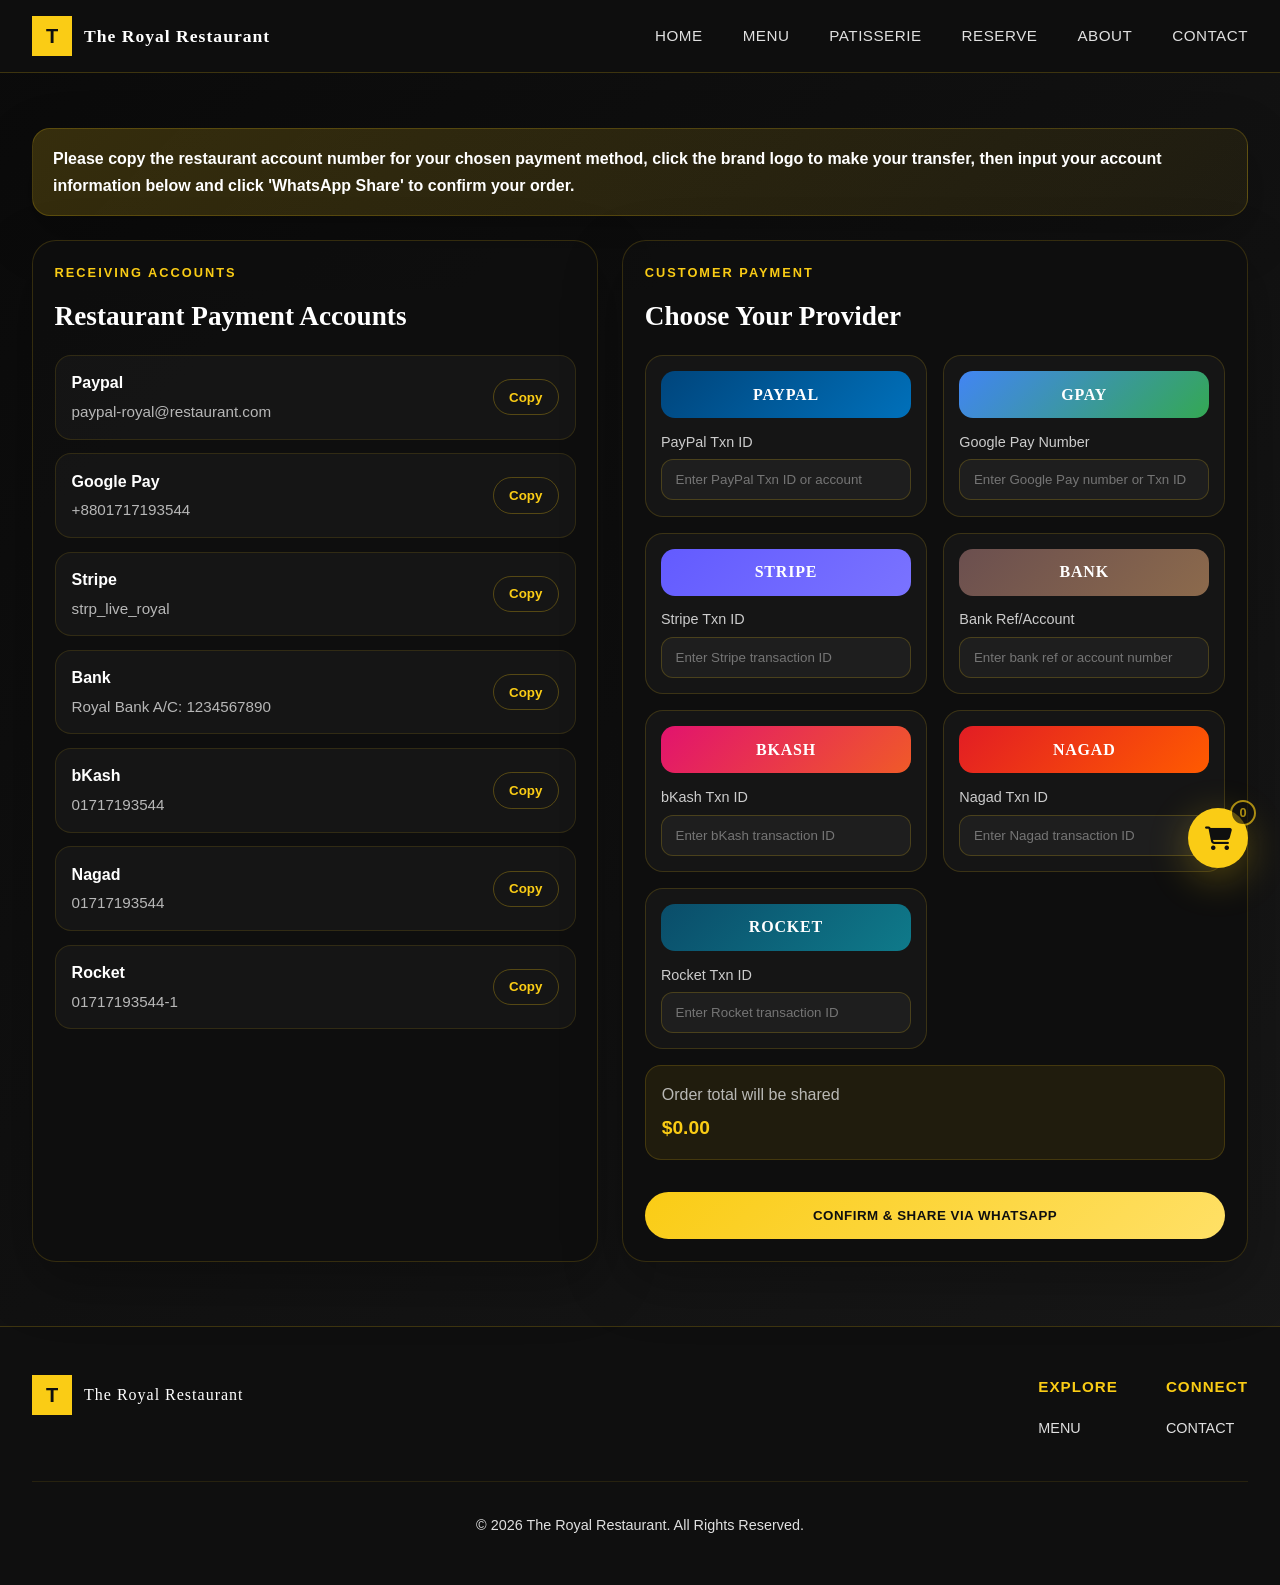
==== online-payment.html @ 1aecf75f "Add files via upload" ====
<!DOCTYPE html>
<html lang="en">
<head>
    <meta charset="UTF-8">
    <meta name="viewport" content="width=device-width, initial-scale=1.0">
    <title>The Royal Restaurant - Online Payment</title>
    <link rel="stylesheet" href="royal/css/style.css?v=3.5">
    <link rel="stylesheet" href="https://cdnjs.cloudflare.com/ajax/libs/font-awesome/6.4.0/css/all.min.css">
</head>
<body>
    <nav class="navbar">
        <div class="navbar-container">
            <div class="navbar-logo">
                <div class="logo-box">T</div>
                <span class="restaurant-name">The Royal Restaurant</span>
            </div>

            <div class="hamburger" id="hamburger">
                <span></span>
                <span></span>
                <span></span>
            </div>

            <ul class="nav-menu" id="nav-menu">
                <li><a href="index.html" class="nav-link">HOME</a></li>
                <li><a href="menu.html" class="nav-link">MENU</a></li>
                <li><a href="patisserie.html" class="nav-link">PATISSERIE</a></li>
                <li><a href="reserve.html" class="nav-link">RESERVE</a></li>
                <li><a href="about.html" class="nav-link">ABOUT</a></li>
                <li><a href="contact.html" class="nav-link">CONTACT</a></li>
            </ul>
        </div>
    </nav>

    <main class="online-payment-page">
        <section class="online-payment-shell">
            <div class="online-payment-banner">
                Please copy the restaurant account number for your chosen payment method, click the brand logo to make your transfer, then input your account information below and click 'WhatsApp Share' to confirm your order.
            </div>

            <div class="online-payment-grid">
                <div class="payment-card payment-receiving-card">
                    <div class="payment-section-heading">
                        <p class="checkout-eyebrow">RECEIVING ACCOUNTS</p>
                        <h2>Restaurant Payment Accounts</h2>
                    </div>

                    <div class="account-list">
                        <div class="account-row">
                            <div>
                                <strong>Paypal</strong>
                                <p>paypal-royal@restaurant.com</p>
                            </div>
                            <button type="button" class="copy-account-btn" data-copy="paypal-royal@restaurant.com">Copy</button>
                        </div>
                        <div class="account-row">
                            <div>
                                <strong>Google Pay</strong>
                                <p>+8801717193544</p>
                            </div>
                            <button type="button" class="copy-account-btn" data-copy="+8801717193544">Copy</button>
                        </div>
                        <div class="account-row">
                            <div>
                                <strong>Stripe</strong>
                                <p>strp_live_royal</p>
                            </div>
                            <button type="button" class="copy-account-btn" data-copy="strp_live_royal">Copy</button>
                        </div>
                        <div class="account-row">
                            <div>
                                <strong>Bank</strong>
                                <p>Royal Bank A/C: 1234567890</p>
                            </div>
                            <button type="button" class="copy-account-btn" data-copy="Royal Bank A/C: 1234567890">Copy</button>
                        </div>
                        <div class="account-row">
                            <div>
                                <strong>bKash</strong>
                                <p>01717193544</p>
                            </div>
                            <button type="button" class="copy-account-btn" data-copy="01717193544">Copy</button>
                        </div>
                        <div class="account-row">
                            <div>
                                <strong>Nagad</strong>
                                <p>01717193544</p>
                            </div>
                            <button type="button" class="copy-account-btn" data-copy="01717193544">Copy</button>
                        </div>
                        <div class="account-row">
                            <div>
                                <strong>Rocket</strong>
                                <p>01717193544-1</p>
                            </div>
                            <button type="button" class="copy-account-btn" data-copy="01717193544-1">Copy</button>
                        </div>
                    </div>
                </div>

                <div class="payment-card payment-customer-card">
                    <div class="payment-section-heading">
                        <p class="checkout-eyebrow">CUSTOMER PAYMENT</p>
                        <h2>Choose Your Provider</h2>
                    </div>

                    <div class="provider-grid">
                        <div class="provider-item" data-url="https://paypal.com" data-provider="PayPal">
                            <button type="button" class="provider-button provider-paypal" data-url="https://paypal.com" data-provider="PayPal">
                                <span class="provider-logo">PayPal</span>
                            </button>
                            <label class="provider-input-wrap">
                                <span>PayPal Txn ID</span>
                                <input type="text" class="provider-input" data-provider="PayPal" placeholder="Enter PayPal Txn ID or account">
                            </label>
                        </div>

                        <div class="provider-item" data-url="https://google.com" data-provider="Google Pay">
                            <button type="button" class="provider-button provider-google" data-url="https://google.com" data-provider="Google Pay">
                                <span class="provider-logo">GPay</span>
                            </button>
                            <label class="provider-input-wrap">
                                <span>Google Pay Number</span>
                                <input type="text" class="provider-input" data-provider="Google Pay" placeholder="Enter Google Pay number or Txn ID">
                            </label>
                        </div>

                        <div class="provider-item" data-url="https://stripe.com" data-provider="Stripe">
                            <button type="button" class="provider-button provider-stripe" data-url="https://stripe.com" data-provider="Stripe">
                                <span class="provider-logo">Stripe</span>
                            </button>
                            <label class="provider-input-wrap">
                                <span>Stripe Txn ID</span>
                                <input type="text" class="provider-input" data-provider="Stripe" placeholder="Enter Stripe transaction ID">
                            </label>
                        </div>

                        <div class="provider-item" data-url="https://centralbank.org.bd" data-provider="Bank Transfer">
                            <button type="button" class="provider-button provider-bank" data-url="https://centralbank.org.bd" data-provider="Bank Transfer">
                                <span class="provider-logo">Bank</span>
                            </button>
                            <label class="provider-input-wrap">
                                <span>Bank Ref/Account</span>
                                <input type="text" class="provider-input" data-provider="Bank Transfer" placeholder="Enter bank ref or account number">
                            </label>
                        </div>

                        <div class="provider-item" data-url="https://bkash.com" data-provider="bKash">
                            <button type="button" class="provider-button provider-bkash" data-url="https://bkash.com" data-provider="bKash">
                                <span class="provider-logo">bKash</span>
                            </button>
                            <label class="provider-input-wrap">
                                <span>bKash Txn ID</span>
                                <input type="text" class="provider-input" data-provider="bKash" placeholder="Enter bKash transaction ID">
                            </label>
                        </div>

                        <div class="provider-item" data-url="https://nagad.com.bd" data-provider="Nagad">
                            <button type="button" class="provider-button provider-nagad" data-url="https://nagad.com.bd" data-provider="Nagad">
                                <span class="provider-logo">Nagad</span>
                            </button>
                            <label class="provider-input-wrap">
                                <span>Nagad Txn ID</span>
                                <input type="text" class="provider-input" data-provider="Nagad" placeholder="Enter Nagad transaction ID">
                            </label>
                        </div>

                        <div class="provider-item" data-url="https://dutchbanglabank.com" data-provider="Rocket">
                            <button type="button" class="provider-button provider-rocket" data-url="https://dutchbanglabank.com" data-provider="Rocket">
                                <span class="provider-logo">Rocket</span>
                            </button>
                            <label class="provider-input-wrap">
                                <span>Rocket Txn ID</span>
                                <input type="text" class="provider-input" data-provider="Rocket" placeholder="Enter Rocket transaction ID">
                            </label>
                        </div>
                    </div>

                    <div class="online-payment-summary" id="online-payment-summary"></div>
                    <button type="button" class="checkout-btn online-payment-btn" id="confirm-online-payment-btn">CONFIRM & SHARE VIA WHATSAPP</button>
                </div>
            </div>
        </section>
    </main>

    <div class="shopping-cart" id="shopping-cart">
        <i class="fas fa-shopping-cart"></i>
        <span class="cart-badge" id="cart-badge">0</span>
    </div>

    <footer class="footer">
        <div class="footer-container">
            <div class="footer-left">
                <div class="footer-logo">
                    <div class="footer-logo-box">T</div>
                    <span class="footer-restaurant-name">The Royal Restaurant</span>
                </div>
            </div>
            <div class="footer-right">
                <div class="footer-section">
                    <h4>EXPLORE</h4>
                    <ul>
                        <li><a href="menu.html">MENU</a></li>
                    </ul>
                </div>
                <div class="footer-section">
                    <h4>CONNECT</h4>
                    <ul>
                        <li><a href="contact.html">CONTACT</a></li>
                    </ul>
                </div>
            </div>
        </div>
        <div class="footer-bottom">
            <p>&copy; 2026 The Royal Restaurant. All Rights Reserved.</p>
        </div>
    </footer>

    <script src="royal/js/main.js?v=3.5"></script>
</body>
</html>
---- royal/css/style.css ----
/* ========================================
   THE ROYAL RESTAURANT - STYLESHEET
   Dark Luxury Theme with Gold Accents
   ======================================== */

/* ========================================
   1. GLOBAL STYLES & VARIABLES
   ======================================== */

* {
    margin: 0;
    padding: 0;
    box-sizing: border-box;
}

:root {
    /* Color Variables */
    --gold: #facc15;
    --dark-bg: #0f0f0f;
    --dark-secondary: #1a1a1a;
    --dark-tertiary: #2a2a2a;
    --text-light: #e0e0e0;
    --text-white: #ffffff;
    --accent: #facc15;
    
    /* Font Variables */
    --font-main: 'Segoe UI', Tahoma, Geneva, Verdana, sans-serif;
    --font-luxury: 'Georgia', serif;
    
    /* Transitions */
    --transition: all 0.3s ease-in-out;
}

html {
    scroll-behavior: smooth;
}

body {
    font-family: var(--font-main);
    background-color: var(--dark-bg);
    color: var(--text-light);
    line-height: 1.6;
    overflow-x: hidden;
}

/* ========================================
   2. NAVIGATION BAR
   ======================================== */

.navbar {
    position: fixed;
    top: 0;
    width: 100%;
    background-color: rgba(15, 15, 15, 0.95);
    backdrop-filter: blur(10px);
    z-index: 1000;
    border-bottom: 1px solid rgba(250, 204, 21, 0.2);
    padding: 1rem 0;
    transition: var(--transition);
}

.navbar-container {
    display: flex;
    justify-content: space-between;
    align-items: center;
    max-width: 1400px;
    margin: 0 auto;
    padding: 0 2rem;
}

/* Logo Section */
.navbar-logo {
    display: flex;
    align-items: center;
    gap: 0.75rem;
    font-size: 1.5rem;
    font-weight: bold;
    cursor: pointer;
}

.logo-box {
    width: 40px;
    height: 40px;
    background-color: var(--gold);
    color: var(--dark-bg);
    display: flex;
    align-items: center;
    justify-content: center;
    font-weight: bold;
    font-size: 1.25rem;
    border: 2px solid var(--gold);
}

.restaurant-name {
    color: var(--text-white);
    font-family: var(--font-luxury);
    font-size: 1.1rem;
    letter-spacing: 1px;
}

/* Navigation Menu */
.nav-menu {
    display: flex;
    list-style: none;
    gap: 2.5rem;
    align-items: center;
}

.nav-link {
    color: var(--text-light);
    text-decoration: none;
    font-size: 0.95rem;
    font-weight: 500;
    letter-spacing: 0.5px;
    transition: var(--transition);
    position: relative;
}

.nav-link:hover {
    color: var(--gold);
}

.nav-link::after {
    content: '';
    position: absolute;
    bottom: -5px;
    left: 0;
    width: 0;
    height: 2px;
    background-color: var(--gold);
    transition: width 0.3s ease-in-out;
}

.nav-link:hover::after {
    width: 100%;
}

/* Hamburger Menu (Mobile Only) */
.hamburger {
    display: none;
    flex-direction: column;
    cursor: pointer;
    gap: 6px;
}

.hamburger span {
    width: 25px;
    height: 3px;
    background-color: var(--gold);
    transition: var(--transition);
    border-radius: 2px;
}

.hamburger.active span:nth-child(1) {
    transform: rotate(45deg) translate(10px, 10px);
}

.hamburger.active span:nth-child(2) {
    opacity: 0;
}

.hamburger.active span:nth-child(3) {
    transform: rotate(-45deg) translate(8px, -8px);
}

/* ========================================
   3. HERO SECTION
   ======================================== */

.hero {
    position: relative;
    height: 100vh;
    display: flex;
    align-items: center;
    justify-content: center;
    background-image: linear-gradient(rgba(0,0,0,0.25), rgba(0,0,0,0.25)), url('../pictures/l-k.jpg');
    background-size: cover;
    background-position: center;
    background-attachment: fixed;
    margin-top: 60px;
    overflow: hidden;
}

.hero-overlay {
    position: absolute;
    top: 0;
    left: 0;
    width: 100%;
    height: 100%;
    background: linear-gradient(135deg, rgba(15, 15, 15, 0.7) 0%, rgba(15, 15, 15, 0.5) 100%);
    z-index: 1;
}

.hero-content {
    position: relative;
    z-index: 2;
    text-align: center;
    color: var(--text-white);
    animation: fadeInUp 1s ease-in-out;
}

@keyframes fadeInUp {
    from {
        opacity: 0;
        transform: translateY(30px);
    }
    to {
        opacity: 1;
        transform: translateY(0);
    }
}

.hero-subtitle {
    font-size: 0.95rem;
    letter-spacing: 2px;
    margin-bottom: 1rem;
    color: var(--gold);
    text-transform: uppercase;
    font-weight: 600;
}

.hero-welcome {
    font-size: 1.25rem;
    margin-bottom: 0.5rem;
    color: var(--text-light);
}

.hero-title {
    font-size: 4rem;
    font-family: var(--font-luxury);
    margin-bottom: 2rem;
    color: var(--gold);
    font-weight: 700;
    letter-spacing: 2px;
    min-height: 4.5rem;
}

/* Typewriter Animation */
.hero-title::after {
    content: '|';
    animation: blink 0.7s infinite;
    margin-left: 5px;
}

@keyframes blink {
    0%, 49% {
        opacity: 1;
    }
    50%, 100% {
        opacity: 0;
    }
}

/* Action Buttons */
.hero-buttons {
    display: flex;
    justify-content: center;
    gap: 2rem;
    flex-wrap: wrap;
    margin-top: 3rem;
}

.btn {
    padding: 1rem 2.5rem;
    font-size: 1rem;
    font-weight: 600;
    letter-spacing: 1px;
    border: none;
    cursor: pointer;
    transition: var(--transition);
    text-transform: uppercase;
    border-radius: 2px;
}

.btn-primary {
    background-color: var(--gold);
    color: var(--dark-bg);
}

.btn-primary:hover {
    background-color: #f3c900;
    transform: translateY(-3px);
    box-shadow: 0 10px 30px rgba(250, 204, 21, 0.3);
}

.btn-outline {
    background-color: transparent;
    color: var(--gold);
    border: 2px solid var(--gold);
}

.btn-outline:hover {
    background-color: var(--gold);
    color: var(--dark-bg);
    transform: translateY(-3px);
}

/* ========================================
   4. FEATURED SECTION
   ======================================== */

.featured {
    background-color: var(--dark-secondary);
    padding: 5rem 2rem;
    min-height: 100vh;
    display: flex;
    align-items: center;
    justify-content: center;
}

.featured-container {
    display: grid;
    grid-template-columns: 1fr 1fr;
    gap: 3rem;
    max-width: 1200px;
    width: 100%;
}

.featured-card {
    background-color: var(--dark-tertiary);
    border: 1px solid rgba(250, 204, 21, 0.1);
    border-radius: 8px;
    overflow: hidden;
    transition: var(--transition);
    display: flex;
    flex-direction: column;
}

.featured-card:hover {
    border-color: rgba(250, 204, 21, 0.3);
    box-shadow: 0 10px 40px rgba(250, 204, 21, 0.1);
    transform: translateY(-5px);
}

.card-tag {
    background: linear-gradient(135deg, rgba(250, 204, 21, 0.1) 0%, rgba(250, 204, 21, 0.05) 100%);
    color: var(--gold);
    padding: 0.5rem 1rem;
    font-size: 0.75rem;
    font-weight: 700;
    letter-spacing: 1px;
    text-transform: uppercase;
    border-bottom: 1px solid rgba(250, 204, 21, 0.2);
}

.card-title {
    font-family: var(--font-luxury);
    padding: 1.5rem 1.5rem 0;
    font-size: 1.75rem;
    color: var(--text-white);
    margin-bottom: 1.5rem;
}

/* Image Slider */
.image-slider {
    position: relative;
    width: 100%;
    padding-bottom: 75%;
    height: 0;
    overflow: hidden;
    background-color: var(--dark-bg);
}

.slider-image {
    position: absolute;
    top: 0;
    left: 0;
    width: 100%;
    height: 100%;
    background-size: cover;
    background-position: center;
    opacity: 0;
    transition: opacity 0.8s ease-in-out;
}

.slider-image.active {
    opacity: 1;
}

/* Slider Dots/Indicators */
.slider-dots {
    display: flex;
    justify-content: center;
    gap: 0.5rem;
    padding: 1.5rem;
    background-color: var(--dark-tertiary);
}

.dot {
    width: 10px;
    height: 10px;
    border-radius: 50%;
    background-color: rgba(250, 204, 21, 0.3);
    cursor: pointer;
    transition: var(--transition);
}

.dot.active {
    background-color: var(--gold);
    width: 30px;
    border-radius: 5px;
}

/* ========================================
   5. FOOD GRID & CARD STYLING
   ======================================== */

.food-page {
    background-color: var(--dark-bg);
    padding: 5rem 2rem;
}

.food-page .section-heading {
    display: flex;
    justify-content: space-between;
    align-items: flex-start;
    gap: 2rem;
    max-width: 1200px;
    margin: 0 auto 2.5rem;
    flex-wrap: wrap;
}

.food-page .section-label {
    color: var(--gold);
    font-size: 0.85rem;
    letter-spacing: 1.5px;
    text-transform: uppercase;
    font-weight: 700;
    margin-bottom: 0.75rem;
}

.food-page h2 {
    font-family: var(--font-luxury);
    color: var(--text-white);
    font-size: 2.7rem;
    margin-bottom: 0.75rem;
}

.food-page .section-description {
    color: var(--text-light);
    max-width: 620px;
    line-height: 1.8;
    font-size: 1rem;
}

.filter-bar {
    display: flex;
    flex-wrap: wrap;
    gap: 0.75rem;
    justify-content: flex-end;
    align-items: center;
}

.filter-btn {
    border: 1px solid rgba(250, 204, 21, 0.35);
    background-color: transparent;
    color: var(--text-light);
    padding: 0.85rem 1.25rem;
    border-radius: 30px;
    font-size: 0.85rem;
    font-weight: 700;
    letter-spacing: 0.8px;
    cursor: pointer;
    transition: var(--transition);
}

.filter-btn:hover,
.filter-btn.active {
    background-color: rgba(250, 204, 21, 0.15);
    color: var(--gold);
    border-color: var(--gold);
}

.food-grid {
    display: grid;
    grid-template-columns: repeat(3, minmax(0, 1fr));
    gap: 1.75rem;
    max-width: 1200px;
    margin: 0 auto;
}

.food-card {
    background-color: #0b1329;
    border: 1px solid rgba(250, 204, 21, 0.12);
    border-radius: 16px;
    overflow: hidden;
    display: flex;
    flex-direction: column;
    min-height: 100%;
    box-shadow: 0 18px 55px rgba(0, 0, 0, 0.28);
    transition: transform 0.35s ease, box-shadow 0.35s ease;
}

.food-card:hover {
    transform: translateY(-8px);
    box-shadow: 0 26px 70px rgba(0, 0, 0, 0.36);
}

.food-card-image {
    width: 100%;
    min-height: 240px;
    background-size: cover;
    background-position: center;
    transition: transform 0.5s ease;
}

.food-card:hover .food-card-image {
    transform: scale(1.05);
}

.food-card-content {
    display: flex;
    flex-direction: column;
    gap: 1rem;
    padding: 1.75rem;
    flex: 1;
}

.food-card-title-row {
    display: flex;
    justify-content: space-between;
    align-items: flex-start;
    gap: 1rem;
}

.food-card-title {
    font-family: var(--font-luxury);
    color: var(--text-white);
    font-size: 1.15rem;
    line-height: 1.3;
    flex: 1;
}

.food-card-price {
    color: var(--gold);
    font-weight: 700;
    white-space: nowrap;
    font-size: 1rem;
}

.food-card-description {
    color: rgba(224, 224, 224, 0.85);
    font-size: 0.95rem;
    line-height: 1.75;
}

.food-tags {
    display: flex;
    flex-wrap: wrap;
    gap: 0.5rem;
}

.food-tag {
    padding: 0.45rem 0.75rem;
    border-radius: 999px;
    background-color: rgba(250, 204, 21, 0.12);
    color: var(--gold);
    font-size: 0.75rem;
    font-weight: 700;
    letter-spacing: 0.5px;
    text-transform: uppercase;
}

.card-actions {
    margin-top: auto;
}

.btn-add {
    width: 100%;
    padding: 0.95rem 1.25rem;
    font-size: 0.95rem;
    border-radius: 12px;
    border: none;
    background-color: var(--gold);
    color: var(--dark-bg);
    font-weight: 800;
    cursor: pointer;
    transition: transform 0.3s ease, filter 0.3s ease;
}

.btn-add:hover {
    transform: translateY(-2px);
    filter: brightness(1.05);
}

/* ========================================
   5. SHOPPING CART (FIXED TROLLEY)
   ======================================== */

.shopping-cart {
    position: fixed;
    bottom: 2rem;
    right: 2rem;
    width: 60px;
    height: 60px;
    background-color: var(--gold);
    color: var(--dark-bg);
    border-radius: 50%;
    display: flex;
    align-items: center;
    justify-content: center;
    font-size: 1.5rem;
    cursor: pointer;
    transition: var(--transition);
    z-index: 999;
    box-shadow: 0 10px 40px rgba(250, 204, 21, 0.3);
}

.shopping-cart:hover {
    transform: scale(1.1);
    box-shadow: 0 15px 50px rgba(250, 204, 21, 0.5);
}

.cart-badge {
    position: absolute;
    top: -8px;
    right: -8px;
    background-color: var(--dark-bg);
    color: var(--gold);
    width: 26px;
    height: 26px;
    border-radius: 50%;
    display: flex;
    align-items: center;
    justify-content: center;
    font-size: 0.8rem;
    font-weight: bold;
    border: 2px solid var(--gold);
    transition: transform 0.2s ease, opacity 0.2s ease;
}

.cart-badge.update {
    transform: scale(1.1);
}

.cart-drawer-overlay {
    position: fixed;
    inset: 0;
    background: rgba(0, 0, 0, 0.75);
    opacity: 0;
    visibility: hidden;
    transition: opacity 0.3s ease, visibility 0.3s ease;
    z-index: 1100;
    display: flex;
    justify-content: flex-end;
}

.cart-drawer-overlay.open {
    opacity: 1;
    visibility: visible;
}

.cart-drawer {
    width: 420px;
    max-width: 100%;
    height: 100%;
    background: linear-gradient(180deg, #0b1329 0%, #131a39 100%);
    box-shadow: -20px 0 80px rgba(0, 0, 0, 0.45);
    transform: translateX(100%);
    transition: transform 0.35s ease;
    display: flex;
    flex-direction: column;
    padding: 2rem;
}

.cart-drawer.open {
    transform: translateX(0);
}

.cart-drawer-header {
    display: flex;
    justify-content: space-between;
    align-items: flex-start;
    gap: 1rem;
    margin-bottom: 1.5rem;
}

.drawer-title {
    font-size: 1.5rem;
    color: var(--text-white);
    letter-spacing: 1px;
    margin-bottom: 0.25rem;
}

.drawer-subtitle {
    color: rgba(224, 224, 224, 0.7);
    font-size: 0.9rem;
    line-height: 1.5;
}

.drawer-close {
    border: none;
    background: transparent;
    color: var(--text-light);
    font-size: 1.75rem;
    cursor: pointer;
    line-height: 1;
}

.cart-drawer-body {
    flex: 1;
    overflow-y: auto;
    padding-right: 0.5rem;
}

.cart-items {
    display: flex;
    flex-direction: column;
    gap: 1rem;
}

.cart-empty {
    color: rgba(224, 224, 224, 0.75);
    text-align: center;
    margin-top: 3rem;
    line-height: 1.8;
}

.cart-item {
    display: flex;
    gap: 1rem;
    align-items: flex-start;
    padding-bottom: 1.25rem;
    border-bottom: 1px solid rgba(250, 204, 21, 0.12);
}

.cart-item-image {
    width: 90px;
    min-width: 90px;
    height: 90px;
    border-radius: 18px;
    background-size: cover;
    background-position: center;
}

.cart-item-details {
    display: flex;
    flex-direction: column;
    gap: 0.6rem;
    flex: 1;
}

.cart-item-title-row {
    display: flex;
    justify-content: space-between;
    align-items: flex-start;
    gap: 1rem;
}

.cart-item-name {
    color: var(--text-white);
    font-weight: 700;
    font-size: 1rem;
}

.cart-item-summary {
    color: rgba(224, 224, 224, 0.75);
    font-size: 0.95rem;
    display: block;
    margin-top: 0.5rem;
}

.cart-item-controls {
    display: flex;
    justify-content: space-between;
    align-items: center;
    gap: 1rem;
    flex-wrap: wrap;
}

.qty-controls {
    display: flex;
    align-items: center;
    gap: 0.4rem;
    background-color: rgba(255, 255, 255, 0.08);
    border: 1px solid rgba(255, 255, 255, 0.12);
    border-radius: 999px;
    padding: 0.15rem 0.25rem;
}

.qty-btn {
    border: none;
    background: transparent;
    color: var(--text-white);
    padding: 0.55rem 0.85rem;
    cursor: pointer;
    font-size: 1rem;
}

.qty-value {
    min-width: 32px;
    text-align: center;
    color: var(--text-white);
    font-weight: 700;
}

.cart-item-total {
    color: rgba(224, 224, 224, 0.85);
    font-size: 0.95rem;
    font-weight: 700;
}

.remove-item {
    border: none;
    background: transparent;
    color: rgba(255, 255, 255, 0.55);
    cursor: pointer;
    font-size: 1rem;
}

.cart-drawer-footer {
    margin-top: 2rem;
}

.cart-divider {
    height: 1px;
    background-color: rgba(255, 255, 255, 0.08);
    margin-bottom: 1.5rem;
}

.receipt-row {
    display: flex;
    justify-content: space-between;
    align-items: center;
    padding: 0.65rem 0;
    color: rgba(224, 224, 224, 0.9);
    font-size: 1rem;
}

.total-row {
    color: var(--gold);
    font-weight: 700;
    font-size: 1.1rem;
}

.order-now-btn {
    width: 100%;
    padding: 1rem 1.2rem;
    border-radius: 999px;
    border: none;
    background: linear-gradient(135deg, #ffffff, #f8e24e);
    color: #0b1329;
    font-weight: 800;
    text-transform: uppercase;
    letter-spacing: 1.2px;
    box-shadow: 0 14px 30px rgba(250, 204, 21, 0.3);
    cursor: pointer;
    transition: transform 0.25s ease, box-shadow 0.25s ease;
}

.order-now-btn:hover {
    transform: translateY(-2px);
    box-shadow: 0 18px 40px rgba(250, 204, 21, 0.35);
}

@media (max-width: 768px) {
    .cart-drawer {
        width: 100%;
        padding: 1.5rem;
    }

    .cart-item {
        flex-direction: column;
    }

    .cart-item-image {
        width: 100%;
        height: 180px;
    }

    .cart-item-title-row {
        flex-direction: column;
        align-items: flex-start;
    }

    .food-grid {
        grid-template-columns: 1fr;
    }

    .section-heading {
        flex-direction: column;
        align-items: flex-start;
    }
}

/* ========================================
   6. FOOTER
   ======================================== */

.footer {
    background-color: var(--dark-bg);
    border-top: 1px solid rgba(250, 204, 21, 0.2);
    padding: 3rem 2rem;
}

.footer-container {
    max-width: 1400px;
    margin: 0 auto;
    display: flex;
    justify-content: space-between;
    align-items: flex-start;
    margin-bottom: 2rem;
    gap: 2rem;
}

.footer-left {
    flex: 1;
}

.footer-logo {
    display: flex;
    align-items: center;
    gap: 0.75rem;
    margin-bottom: 1rem;
}

.footer-logo-box {
    width: 40px;
    height: 40px;
    background-color: var(--gold);
    color: var(--dark-bg);
    display: flex;
    align-items: center;
    justify-content: center;
    font-weight: bold;
    font-size: 1.25rem;
    border: 2px solid var(--gold);
}

.footer-restaurant-name {
    color: var(--text-white);
    font-family: var(--font-luxury);
    font-size: 1rem;
    letter-spacing: 1px;
}

.footer-right {
    display: flex;
    gap: 3rem;
    flex: 1;
    justify-content: flex-end;
}

.footer-section h4 {
    color: var(--gold);
    font-size: 0.95rem;
    margin-bottom: 1rem;
    letter-spacing: 1px;
    text-transform: uppercase;
    font-weight: 700;
}

.footer-section ul {
    list-style: none;
}

.footer-section ul li {
    margin-bottom: 0.5rem;
}

.footer-section a {
    color: var(--text-light);
    text-decoration: none;
    font-size: 0.9rem;
    transition: var(--transition);
}

.footer-section a:hover {
    color: var(--gold);
}

.footer-bottom {
    text-align: center;
    border-top: 1px solid rgba(250, 204, 21, 0.1);
    padding-top: 2rem;
    color: var(--text-light);
    font-size: 0.9rem;
}

/* ========================================
   7. RESERVATION PAGE
   ======================================== */

.reserve-page {
    padding: 8rem 2rem 4rem;
    background: linear-gradient(135deg, rgba(10, 10, 10, 0.98), rgba(24, 24, 24, 0.95));
    min-height: 100vh;
}

.reserve-hero {
    max-width: 1000px;
    margin: 0 auto 2rem;
    text-align: center;
}

.reserve-eyebrow {
    color: var(--gold);
    letter-spacing: 2px;
    text-transform: uppercase;
    font-size: 0.8rem;
    font-weight: 700;
    margin-bottom: 1rem;
}

.reserve-hero h1 {
    font-family: var(--font-luxury);
    color: var(--text-white);
    font-size: 2.5rem;
    margin-bottom: 1rem;
    line-height: 1.3;
}

.reserve-hero p {
    color: rgba(224, 224, 224, 0.85);
    max-width: 700px;
    margin: 0 auto;
    font-size: 1rem;
}

.reservation-card,
.experience-map-section {
    max-width: 1100px;
    margin: 0 auto 2rem;
    background: rgba(15, 15, 15, 0.9);
    border: 1px solid rgba(250, 204, 21, 0.18);
    border-radius: 24px;
    padding: 2rem;
    box-shadow: 0 20px 60px rgba(0, 0, 0, 0.3);
}

.reservation-form .form-grid {
    display: grid;
    grid-template-columns: repeat(2, minmax(0, 1fr));
    gap: 1.25rem;
}

.form-field {
    display: flex;
    flex-direction: column;
    gap: 0.55rem;
    color: var(--text-light);
}

.form-field span {
    font-size: 0.9rem;
    color: var(--gold);
    font-weight: 600;
    letter-spacing: 0.5px;
}

.form-field input,
.form-field select {
    width: 100%;
    padding: 0.95rem 1rem;
    border-radius: 12px;
    border: 1px solid rgba(250, 204, 21, 0.2);
    background-color: rgba(255, 255, 255, 0.04);
    color: var(--text-white);
    font-size: 1rem;
}

.form-field input:focus,
.form-field select:focus {
    outline: none;
    border-color: var(--gold);
    box-shadow: 0 0 0 2px rgba(250, 204, 21, 0.16);
}

.experience-map-section {
    display: grid;
    grid-template-columns: 1.1fr 0.9fr;
    gap: 2rem;
    align-items: start;
}

.section-label {
    color: var(--gold);
    text-transform: uppercase;
    letter-spacing: 1.5px;
    font-size: 0.8rem;
    font-weight: 700;
    margin-bottom: 1rem;
}

.experience-list {
    display: flex;
    flex-direction: column;
    gap: 1rem;
}

.experience-list h3 {
    color: var(--text-white);
    margin-bottom: 0.3rem;
}

.experience-list p {
    color: rgba(224, 224, 224, 0.8);
    line-height: 1.7;
}

.selector-title {
    color: var(--text-white);
    font-size: 1.05rem;
    margin-bottom: 1rem;
}

.zone-buttons {
    display: grid;
    grid-template-columns: repeat(2, minmax(0, 1fr));
    gap: 0.9rem;
}

.zone-btn {
    padding: 0.95rem 1rem;
    border-radius: 999px;
    border: 1px solid rgba(250, 204, 21, 0.22);
    background: rgba(255, 255, 255, 0.04);
    color: var(--text-light);
    cursor: pointer;
    transition: var(--transition);
    font-weight: 600;
}

.zone-btn:hover,
.zone-btn.active {
    background: rgba(250, 204, 21, 0.16);
    border-color: var(--gold);
    color: var(--gold);
    transform: translateY(-2px);
}

.selected-zone {
    margin-top: 1rem;
    color: var(--gold);
    font-weight: 600;
}

.reservation-actions {
    text-align: center;
    max-width: 1100px;
    margin: 0 auto 4rem;
}

/* ========================================
   8. CONTACT PAGE
   ======================================== */

.contact-page {
    padding: 8rem 2rem 4rem;
    background: linear-gradient(135deg, rgba(10, 10, 10, 0.98), rgba(24, 24, 24, 0.95));
    min-height: 100vh;
}

.contact-hero {
    max-width: 1100px;
    margin: 0 auto 2rem;
    text-align: center;
}

.contact-eyebrow {
    color: var(--gold);
    text-transform: uppercase;
    letter-spacing: 2px;
    font-size: 0.8rem;
    font-weight: 700;
    margin-bottom: 1rem;
}

.contact-hero h1 {
    font-family: var(--font-luxury);
    color: var(--text-white);
    font-size: 2.4rem;
    line-height: 1.3;
    margin-bottom: 1rem;
}

.contact-hero p {
    color: rgba(224, 224, 224, 0.82);
    max-width: 720px;
    margin: 0 auto;
    font-size: 1rem;
}

.contact-grid {
    max-width: 1200px;
    margin: 0 auto;
    display: grid;
    grid-template-columns: 1.05fr 0.95fr;
    gap: 1.5rem;
}

.contact-left,
.contact-right {
    display: flex;
    flex-direction: column;
    gap: 1.25rem;
}

.info-panel,
.map-card {
    background: rgba(15, 15, 15, 0.92);
    border: 1px solid rgba(250, 204, 21, 0.18);
    border-radius: 20px;
    padding: 1.5rem;
    box-shadow: 0 18px 45px rgba(0, 0, 0, 0.28);
}

.info-panel h3,
.map-card h3 {
    color: var(--text-white);
    font-family: var(--font-luxury);
    margin-bottom: 1rem;
    font-size: 1.3rem;
}

.info-panel ul {
    list-style: none;
    display: flex;
    flex-direction: column;
    gap: 0.8rem;
}

.info-panel li {
    color: rgba(224, 224, 224, 0.86);
    line-height: 1.7;
}

.info-panel li span {
    color: var(--gold);
    font-weight: 700;
    display: block;
}

.contact-details-list {
    display: flex;
    flex-direction: column;
    gap: 0.85rem;
}

.contact-detail-card {
    display: flex;
    align-items: center;
    gap: 0.9rem;
    padding: 0.95rem 1rem;
    border-radius: 14px;
    background: rgba(255, 255, 255, 0.04);
    color: var(--text-light);
    text-decoration: none;
    border: 1px solid rgba(250, 204, 21, 0.12);
    transition: var(--transition);
}

.contact-detail-card:hover {
    border-color: var(--gold);
    transform: translateY(-2px);
    color: var(--gold);
}

.contact-detail-card i {
    color: var(--gold);
    font-size: 1rem;
    width: 20px;
    text-align: center;
}

.contact-detail-card strong {
    display: block;
    color: var(--text-white);
    margin-bottom: 0.15rem;
}

.contact-detail-card span {
    display: block;
    font-size: 0.95rem;
    color: rgba(224, 224, 224, 0.82);
}

.map-card iframe {
    width: 100%;
    min-height: 360px;
    border: 0;
    border-radius: 16px;
}

/* ========================================
   9. ABOUT PAGE
   ======================================== */

.about-page {
    padding: 8rem 2rem 4rem;
    background: linear-gradient(135deg, rgba(10, 10, 10, 0.98), rgba(24, 24, 24, 0.95));
    min-height: 100vh;
}

.about-container {
    max-width: 1200px;
    margin: 0 auto;
    display: grid;
    grid-template-columns: 1.05fr 0.95fr;
    gap: 2rem;
    align-items: center;
}

.about-content {
    padding: 1rem 0;
}

.about-eyebrow {
    color: var(--gold);
    text-transform: uppercase;
    letter-spacing: 2px;
    font-size: 0.8rem;
    font-weight: 700;
    margin-bottom: 1rem;
}

.about-content h1 {
    font-family: var(--font-luxury);
    color: var(--text-white);
    font-size: 2.4rem;
    line-height: 1.3;
    margin-bottom: 1rem;
}

.about-content p {
    color: rgba(224, 224, 224, 0.86);
    font-size: 1rem;
    line-height: 1.8;
    margin-bottom: 1rem;
}

.about-button {
    display: inline-flex;
    margin-top: 1rem;
    padding: 0.95rem 1.6rem;
    border-radius: 999px;
}

.about-visual {
    display: flex;
    justify-content: center;
}

.about-image-card {
    width: 100%;
    overflow: hidden;
    border-radius: 24px;
    border: 1px solid rgba(250, 204, 21, 0.16);
    box-shadow: 0 20px 60px rgba(0, 0, 0, 0.3);
}

.about-image-card img {
    width: 100%;
    height: 100%;
    min-height: 420px;
    object-fit: cover;
    display: block;
}

/* ========================================
   10. CHECKOUT PAGE
   ======================================== */

.checkout-page {
    padding: 8rem 2rem 4rem;
    background: linear-gradient(135deg, rgba(10, 10, 10, 0.98), rgba(24, 24, 24, 0.95));
    min-height: 100vh;
}

.checkout-container {
    max-width: 1200px;
    margin: 0 auto;
    display: grid;
    grid-template-columns: 1fr 1fr;
    gap: 1.5rem;
    align-items: start;
}

.checkout-form-card,
.checkout-summary-card {
    background: rgba(15, 15, 15, 0.92);
    border: 1px solid rgba(250, 204, 21, 0.16);
    border-radius: 24px;
    padding: 1.5rem;
    box-shadow: 0 20px 60px rgba(0, 0, 0, 0.28);
}

.checkout-eyebrow {
    color: var(--gold);
    text-transform: uppercase;
    letter-spacing: 2px;
    font-size: 0.8rem;
    font-weight: 700;
    margin-bottom: 0.75rem;
}

.checkout-form-card h1,
.checkout-summary-card h2 {
    color: var(--text-white);
    font-family: var(--font-luxury);
    margin-bottom: 1rem;
    font-size: 1.8rem;
}

.checkout-field {
    display: flex;
    flex-direction: column;
    gap: 0.5rem;
    margin-bottom: 1rem;
    color: var(--text-light);
}

.checkout-field span {
    color: var(--gold);
    font-weight: 600;
}

.checkout-field input,
.checkout-field textarea {
    width: 100%;
    padding: 0.95rem 1rem;
    border-radius: 12px;
    border: 1px solid rgba(250, 204, 21, 0.2);
    background-color: rgba(255, 255, 255, 0.04);
    color: var(--text-white);
    font-size: 1rem;
}

.checkout-field input:focus,
.checkout-field textarea:focus {
    outline: none;
    border-color: var(--gold);
    box-shadow: 0 0 0 2px rgba(250, 204, 21, 0.16);
}

.checkout-items {
    display: flex;
    flex-direction: column;
    gap: 0.75rem;
    margin-bottom: 1rem;
}

.checkout-item {
    display: flex;
    justify-content: space-between;
    gap: 1rem;
    color: rgba(224, 224, 224, 0.9);
    font-size: 0.95rem;
}

.checkout-item strong {
    color: var(--text-white);
}

.checkout-divider {
    height: 1px;
    background-color: rgba(250, 204, 21, 0.16);
    margin: 1rem 0;
}

.checkout-row {
    display: flex;
    justify-content: space-between;
    align-items: center;
    margin-bottom: 0.75rem;
    color: rgba(224, 224, 224, 0.9);
}

.checkout-row.grand-total {
    color: var(--gold);
    font-size: 1.08rem;
    font-weight: 700;
}

.checkout-btn {
    width: 100%;
    margin-top: 1rem;
    padding: 1rem 1.25rem;
    border: none;
    border-radius: 999px;
    background: linear-gradient(135deg, var(--gold), #ffe066);
    color: var(--dark-bg);
    font-weight: 800;
    letter-spacing: 0.5px;
    cursor: pointer;
    transition: var(--transition);
}

.checkout-btn:hover {
    transform: translateY(-2px);
    box-shadow: 0 12px 30px rgba(250, 204, 21, 0.25);
}

.payment-modal-overlay {
    position: fixed;
    inset: 0;
    background: rgba(2, 8, 23, 0.78);
    backdrop-filter: blur(10px);
    display: flex;
    align-items: center;
    justify-content: center;
    padding: 1.25rem;
    z-index: 1300;
    opacity: 0;
    pointer-events: none;
    transition: opacity 0.3s ease;
}

.payment-modal-overlay.open {
    opacity: 1;
    pointer-events: auto;
}

.payment-modal {
    width: min(100%, 520px);
    background: linear-gradient(145deg, #0f172a 0%, #111827 100%);
    border: 1px solid rgba(250, 204, 21, 0.28);
    border-radius: 28px;
    padding: 1.5rem 1.5rem 1.25rem;
    box-shadow: 0 24px 70px rgba(0, 0, 0, 0.45);
    position: relative;
    transform: translateY(16px) scale(0.98);
    transition: transform 0.25s ease;
}

.payment-modal-overlay.open .payment-modal {
    transform: translateY(0) scale(1);
}

.payment-modal-close {
    position: absolute;
    top: 1rem;
    right: 1rem;
    width: 42px;
    height: 42px;
    border-radius: 50%;
    border: 1px solid rgba(250, 204, 21, 0.24);
    background: rgba(255, 255, 255, 0.04);
    color: var(--text-white);
    font-size: 1.45rem;
    cursor: pointer;
}

.payment-modal-header {
    margin-right: 2.5rem;
    margin-bottom: 1.25rem;
}

.payment-modal-header h3 {
    color: var(--text-white);
    font-size: 1.6rem;
    font-family: var(--font-luxury);
    margin-bottom: 0.35rem;
}

.payment-modal-subtitle {
    color: rgba(224, 224, 224, 0.8);
    font-size: 0.95rem;
}

.payment-method-list {
    display: flex;
    flex-direction: column;
    gap: 0.85rem;
    margin-bottom: 1.3rem;
}

.payment-method-option {
    display: flex;
    gap: 0.9rem;
    align-items: flex-start;
    border: 1px solid rgba(250, 204, 21, 0.16);
    border-radius: 16px;
    padding: 1rem 1rem;
    background: rgba(255, 255, 255, 0.03);
    cursor: pointer;
    transition: var(--transition);
}

.payment-method-option:hover,
.payment-method-option.active {
    border-color: rgba(250, 204, 21, 0.42);
    background: rgba(250, 204, 21, 0.09);
    box-shadow: inset 0 0 0 1px rgba(250, 204, 21, 0.16);
}

.payment-method-option strong {
    color: var(--text-white);
    font-size: 1rem;
    display: block;
    margin-bottom: 0.25rem;
}

.payment-method-option p {
    color: rgba(224, 224, 224, 0.75);
    font-size: 0.92rem;
}

.payment-method-radio {
    position: relative;
    width: 20px;
    height: 20px;
    margin-top: 0.2rem;
}

.payment-method-radio input {
    position: absolute;
    opacity: 0;
}

.payment-radio-mark {
    display: block;
    width: 20px;
    height: 20px;
    border-radius: 50%;
    border: 2px solid rgba(250, 204, 21, 0.55);
    background: transparent;
    transition: var(--transition);
}

.payment-method-radio input:checked + .payment-radio-mark {
    border-color: var(--gold);
    background: radial-gradient(circle, var(--gold) 0%, var(--gold) 35%, transparent 36%);
}

.payment-modal-actions {
    display: flex;
    justify-content: space-between;
    gap: 0.75rem;
    margin-top: 0.75rem;
}

.payment-back-btn,
.payment-confirm-btn {
    flex: 1;
    border-radius: 999px;
    padding: 0.9rem 1rem;
    font-weight: 700;
    cursor: pointer;
    transition: var(--transition);
}

.payment-back-btn {
    border: 1px solid rgba(250, 204, 21, 0.35);
    background: transparent;
    color: var(--gold);
}

.payment-back-btn:hover {
    background: rgba(250, 204, 21, 0.1);
}

.payment-confirm-btn {
    border: none;
    background: linear-gradient(135deg, var(--gold), #ffe066);
    color: var(--dark-bg);
}

.payment-confirm-btn:hover {
    transform: translateY(-2px);
    box-shadow: 0 12px 28px rgba(250, 204, 21, 0.28);
}

/* ========================================
   11. ONLINE PAYMENT PAGE
   ======================================== */

.online-payment-page {
    padding: 8rem 2rem 4rem;
    background: linear-gradient(135deg, rgba(10, 10, 10, 0.98), rgba(24, 24, 24, 0.95));
    min-height: 100vh;
}

.online-payment-shell {
    max-width: 1280px;
    margin: 0 auto;
}

.online-payment-banner {
    background: linear-gradient(135deg, rgba(250, 204, 21, 0.18), rgba(250, 204, 21, 0.06));
    border: 1px solid rgba(250, 204, 21, 0.2);
    border-radius: 18px;
    padding: 1rem 1.25rem;
    color: var(--text-white);
    margin-bottom: 1.5rem;
    line-height: 1.7;
    font-weight: 600;
    box-shadow: 0 18px 55px rgba(0, 0, 0, 0.24);
}

.online-payment-grid {
    display: grid;
    grid-template-columns: 0.95fr 1.05fr;
    gap: 1.5rem;
}

.payment-card {
    background: rgba(15, 15, 15, 0.92);
    border: 1px solid rgba(250, 204, 21, 0.16);
    border-radius: 24px;
    padding: 1.35rem;
    box-shadow: 0 20px 60px rgba(0, 0, 0, 0.28);
}

.payment-section-heading h2 {
    color: var(--text-white);
    font-family: var(--font-luxury);
    font-size: 1.7rem;
    margin-bottom: 1rem;
}

.account-list {
    display: flex;
    flex-direction: column;
    gap: 0.85rem;
}

.account-row {
    display: flex;
    justify-content: space-between;
    align-items: center;
    gap: 1rem;
    padding: 0.9rem 1rem;
    border-radius: 16px;
    background: rgba(255, 255, 255, 0.03);
    border: 1px solid rgba(250, 204, 21, 0.12);
}

.account-row strong {
    color: var(--text-white);
    display: block;
    margin-bottom: 0.25rem;
}

.account-row p {
    color: rgba(224, 224, 224, 0.8);
    font-size: 0.95rem;
}

.copy-account-btn {
    border: 1px solid rgba(250, 204, 21, 0.28);
    background: transparent;
    color: var(--gold);
    padding: 0.6rem 0.95rem;
    border-radius: 999px;
    font-weight: 700;
    cursor: pointer;
    transition: var(--transition);
    white-space: nowrap;
}

.copy-account-btn:hover,
.copy-account-btn.copied {
    background: rgba(250, 204, 21, 0.12);
    transform: translateY(-2px);
}

.provider-grid {
    display: grid;
    grid-template-columns: repeat(2, minmax(0, 1fr));
    gap: 1rem;
}

.provider-item {
    border: 1px solid rgba(250, 204, 21, 0.16);
    border-radius: 18px;
    padding: 0.95rem;
    background: rgba(255, 255, 255, 0.03);
    transition: var(--transition);
}

.provider-item:hover,
.provider-item.focused {
    border-color: rgba(250, 204, 21, 0.42);
    transform: translateY(-3px);
    box-shadow: 0 12px 32px rgba(0, 0, 0, 0.22);
}

.provider-button {
    width: 100%;
    border: none;
    border-radius: 14px;
    padding: 0.9rem 1rem;
    margin-bottom: 0.8rem;
    cursor: pointer;
    color: var(--text-white);
    font-weight: 800;
    letter-spacing: 0.8px;
    text-transform: uppercase;
}

.provider-paypal { background: linear-gradient(135deg, #00457C, #0070BA); }
.provider-google { background: linear-gradient(135deg, #4285F4, #34A853); }
.provider-stripe { background: linear-gradient(135deg, #635BFF, #7A73FF); }
.provider-bank { background: linear-gradient(135deg, #6B4F4F, #8C6A4C); }
.provider-bkash { background: linear-gradient(135deg, #E2136E, #F05A28); }
.provider-nagad { background: linear-gradient(135deg, #E21D24, #FF5B00); }
.provider-rocket { background: linear-gradient(135deg, #0A4D6A, #0F7A8A); }

.provider-logo {
    display: inline-block;
    font-size: 1rem;
    font-family: var(--font-luxury);
}

.provider-input-wrap {
    display: flex;
    flex-direction: column;
    gap: 0.35rem;
    color: rgba(224, 224, 224, 0.9);
    font-size: 0.9rem;
}

.provider-input {
    width: 100%;
    padding: 0.75rem 0.85rem;
    border-radius: 12px;
    border: 1px solid rgba(250, 204, 21, 0.2);
    background: rgba(255, 255, 255, 0.04);
    color: var(--text-white);
}

.provider-input:focus {
    outline: none;
    border-color: var(--gold);
    box-shadow: 0 0 0 2px rgba(250, 204, 21, 0.16);
}

.online-payment-summary {
    margin: 1rem 0 1rem;
    padding: 1rem;
    border-radius: 16px;
    background: rgba(250, 204, 21, 0.08);
    border: 1px solid rgba(250, 204, 21, 0.16);
}

.payment-summary-label {
    color: rgba(224, 224, 224, 0.8);
    margin-bottom: 0.3rem;
}

.online-payment-summary strong {
    color: var(--gold);
    font-size: 1.2rem;
}

.online-payment-btn {
    width: 100%;
    max-width: none;
}

/* ========================================
   12. RESPONSIVE DESIGN
   ======================================== */

/* Tablets and Smaller Screens */
@media (max-width: 1024px) {
    .featured-container {
        grid-template-columns: 1fr;
        gap: 2rem;
    }

    .hero-title {
        font-size: 3rem;
        min-height: 3.5rem;
    }

    .nav-menu {
        gap: 1.5rem;
    }

    .food-grid {
        grid-template-columns: repeat(2, minmax(0, 1fr));
    }

    .experience-map-section {
        grid-template-columns: 1fr;
    }
}

/* Mobile Devices */
@media (max-width: 768px) {
    /* Navbar Responsive */
    .navbar-container {
        padding: 0 1rem;
        gap: 0.75rem;
        align-items: center;
    }

    .navbar-logo {
        display: flex;
        align-items: center;
        gap: 0.5rem;
        flex: 1 1 auto;
        min-width: 0;
    }

    .restaurant-name {
        font-size: 1rem;
        color: var(--text-white);
        font-family: var(--font-luxury);
        letter-spacing: 0.5px;
        white-space: nowrap;
        overflow: hidden;
        text-overflow: ellipsis;
        max-width: calc(100vw - 120px);
        line-height: 1.1;
    }

    .logo-box {
        width: 36px;
        height: 36px;
        font-size: 1rem;
    }

    /* Hamburger Menu Display */
    .hamburger {
        display: flex;
    }

    .nav-menu {
        position: fixed;
        left: -100%;
        top: 70px;
        flex-direction: column;
        background-color: rgba(15, 15, 15, 0.98);
        width: 100%;
        text-align: center;
        transition: 0.3s;
        gap: 0;
        padding: 2rem 0;
        z-index: 999;
        border-bottom: 1px solid rgba(250, 204, 21, 0.2);
    }

    .nav-menu.active {
        left: 0;
    }

    .nav-link {
        display: block;
        padding: 1rem;
        font-size: 1rem;
    }

    .nav-link::after {
        display: none;
    }

    .nav-link:hover {
        background-color: rgba(250, 204, 21, 0.1);
    }

    /* Hero Section Mobile */
    .hero {
        margin-top: 50px;
        background-attachment: scroll;
        min-height: 100vh;
    }

    .hero-subtitle {
        font-size: 0.85rem;
        letter-spacing: 1px;
    }

    .hero-welcome {
        font-size: 1rem;
    }

    .hero-title {
        font-size: 2rem;
        min-height: 2.5rem;
    }

    .hero-buttons {
        flex-direction: column;
        gap: 1rem;
        align-items: center;
    }

    .btn {
        width: 100%;
        max-width: 250px;
        padding: 0.875rem 1.5rem;
        font-size: 0.9rem;
    }

    /* Featured Section Mobile */
    .featured {
        padding: 3rem 1.5rem;
    }

    .featured-container {
        gap: 1.5rem;
    }

    .featured-card {
        border-radius: 5px;
    }

    .card-title {
        font-size: 1.4rem;
        padding: 1rem 1rem 0;
        margin-bottom: 1rem;
    }

    .card-tag {
        font-size: 0.7rem;
    }

    .slider-dots {
        padding: 1rem;
        gap: 0.4rem;
    }

    .dot {
        width: 8px;
        height: 8px;
    }

    .dot.active {
        width: 25px;
    }

    .food-grid {
        grid-template-columns: 1fr;
    }

    .contact-page {
        padding: 7rem 1rem 3rem;
    }

    .contact-grid {
        grid-template-columns: 1fr;
    }

    .contact-hero h1 {
        font-size: 1.8rem;
    }

    .contact-hero p {
        font-size: 0.95rem;
    }

    .info-panel,
    .map-card {
        padding: 1.2rem;
        border-radius: 16px;
    }

    .map-card iframe {
        min-height: 280px;
    }

    .food-card {
        background-color: rgba(10, 14, 30, 0.98);
        border: 1px solid rgba(250, 204, 21, 0.12);
        border-radius: 16px;
    }

    .food-card-content {
        padding: 1.75rem 1.5rem;
    }

    .section-anchor {
        position: relative;
        top: -90px;
        visibility: hidden;
    }

    .section-heading {
        display: flex;
        justify-content: space-between;
        align-items: flex-start;
        gap: 2rem;
        max-width: 1200px;
        margin: 0 auto 2.5rem;
        flex-wrap: wrap;
    }

    .section-title {
        max-width: 720px;
    }

    .section-label {
        color: var(--gold);
        font-size: 0.85rem;
        letter-spacing: 1.5px;
        text-transform: uppercase;
        font-weight: 700;
        margin-bottom: 0.75rem;
    }

    .section-title h2 {
        font-family: var(--font-luxury);
        color: var(--text-white);
        font-size: 2.7rem;
        margin-bottom: 0.75rem;
    }

    .section-description {
        color: var(--text-light);
        max-width: 610px;
        line-height: 1.8;
        font-size: 1rem;
    }

    .filter-bar {
        display: flex;
        flex-wrap: wrap;
        gap: 0.75rem;
        justify-content: flex-end;
        align-items: center;
    }

    .filter-btn {
        border: 1px solid rgba(250, 204, 21, 0.35);
        background-color: transparent;
        color: var(--text-light);
        padding: 0.85rem 1.25rem;
        border-radius: 30px;
        font-size: 0.85rem;
        font-weight: 700;
        letter-spacing: 0.8px;
        cursor: pointer;
        transition: var(--transition);
    }

    .filter-btn:hover,
    .filter-btn.active {
        background-color: rgba(250, 204, 21, 0.15);
        color: var(--gold);
        border-color: var(--gold);
    }

    .food-grid {
        display: grid;
        grid-template-columns: 1fr;
        gap: 1.75rem;
        width: 100%;
        max-width: none;
        margin: 0;
    }

    .food-card {
        background-color: #0b1329;
        border: 1px solid rgba(250, 204, 21, 0.12);
        border-radius: 16px;
        overflow: hidden;
        width: 100%;
        display: flex;
        flex-direction: column;
        min-height: auto;
        transition: var(--transition);
    }

    .food-card:hover {
        transform: translateY(-5px);
        border-color: rgba(250, 204, 21, 0.25);
        box-shadow: 0 20px 60px rgba(0, 0, 0, 0.35);
    }

    .food-card-image {
        width: 100%;
        min-height: 240px;
        background-size: cover;
        background-position: center;
    }

    .food-card-content {
        display: flex;
        flex-direction: column;
        gap: 1rem;
        padding: 1.75rem;
        flex: 1;
    }

    .food-card-title-row {
        display: flex;
        justify-content: space-between;
        align-items: flex-start;
        gap: 0.75rem;
    }

    .food-card-title {
        font-family: var(--font-luxury);
        color: var(--text-white);
        font-size: 1.15rem;
        line-height: 1.2;
    }

    .food-card-price {
        color: var(--gold);
        font-weight: 700;
        white-space: nowrap;
        font-size: 1rem;
    }

    .food-card-description {
        color: var(--text-light);
        font-size: 0.95rem;
        line-height: 1.7;
    }

    .food-tags {
        display: flex;
        flex-wrap: wrap;
        gap: 0.5rem;
    }

    .food-tag {
        padding: 0.45rem 0.75rem;
        border-radius: 999px;
        background-color: rgba(250, 204, 21, 0.12);
        color: var(--gold);
        font-size: 0.75rem;
        font-weight: 700;
        letter-spacing: 0.5px;
        text-transform: uppercase;
    }

    .card-actions {
        margin-top: auto;
    }

    .btn-add {
        width: 100%;
        display: inline-flex;
        justify-content: center;
        align-items: center;
        padding: 1rem 1.5rem;
        font-size: 1rem;
        font-weight: 700;
        letter-spacing: 1px;
        color: var(--dark-bg);
        background-color: var(--gold);
        border: none;
        border-radius: 22px;
        box-shadow: 0 12px 30px rgba(250, 204, 21, 0.2);
        transition: transform 0.25s ease, background-color 0.25s ease;
        margin-top: 1rem;
    }

    .btn-add:hover {
        background-color: #f3c900;
        transform: translateY(-2px);
    }

    .hidden-card {
        display: none !important;
    }

    /* Shopping Cart Mobile */
    .shopping-cart {
        bottom: 1.5rem;
        right: 1.5rem;
        width: 50px;
        height: 50px;
        font-size: 1.25rem;
    }

    .cart-badge {
        width: 22px;
        height: 22px;
        font-size: 0.65rem;
    }

    /* Footer Mobile */
    .footer-container {
        flex-direction: column;
        align-items: flex-start;
        margin-bottom: 1.5rem;
    }

    .footer-right {
        justify-content: flex-start;
        gap: 2rem;
        width: 100%;
    }

    .footer-section h4 {
        font-size: 0.85rem;
    }

    .footer-bottom {
        font-size: 0.85rem;
    }
}

/* Small Mobile Phones */
@media (max-width: 480px) {
    .hero-title {
        font-size: 1.5rem;
        min-height: 2rem;
    }

    .hero-subtitle {
        font-size: 0.75rem;
    }

    .btn {
        padding: 0.75rem 1.25rem;
        font-size: 0.85rem;
    }

    .card-title {
        font-size: 1.1rem;
    }

    .shopping-cart {
        width: 45px;
        height: 45px;
        font-size: 1.1rem;
        bottom: 1rem;
        right: 1rem;
    }

    .cart-badge {
        width: 20px;
        height: 20px;
        font-size: 0.6rem;
    }

    .logo-box {
        width: 30px;
        height: 30px;
        font-size: 0.9rem;
    }

    .footer-logo-box {
        width: 30px;
        height: 30px;
        font-size: 1rem;
    }

    .footer-restaurant-name {
        font-size: 0.85rem;
    }
}
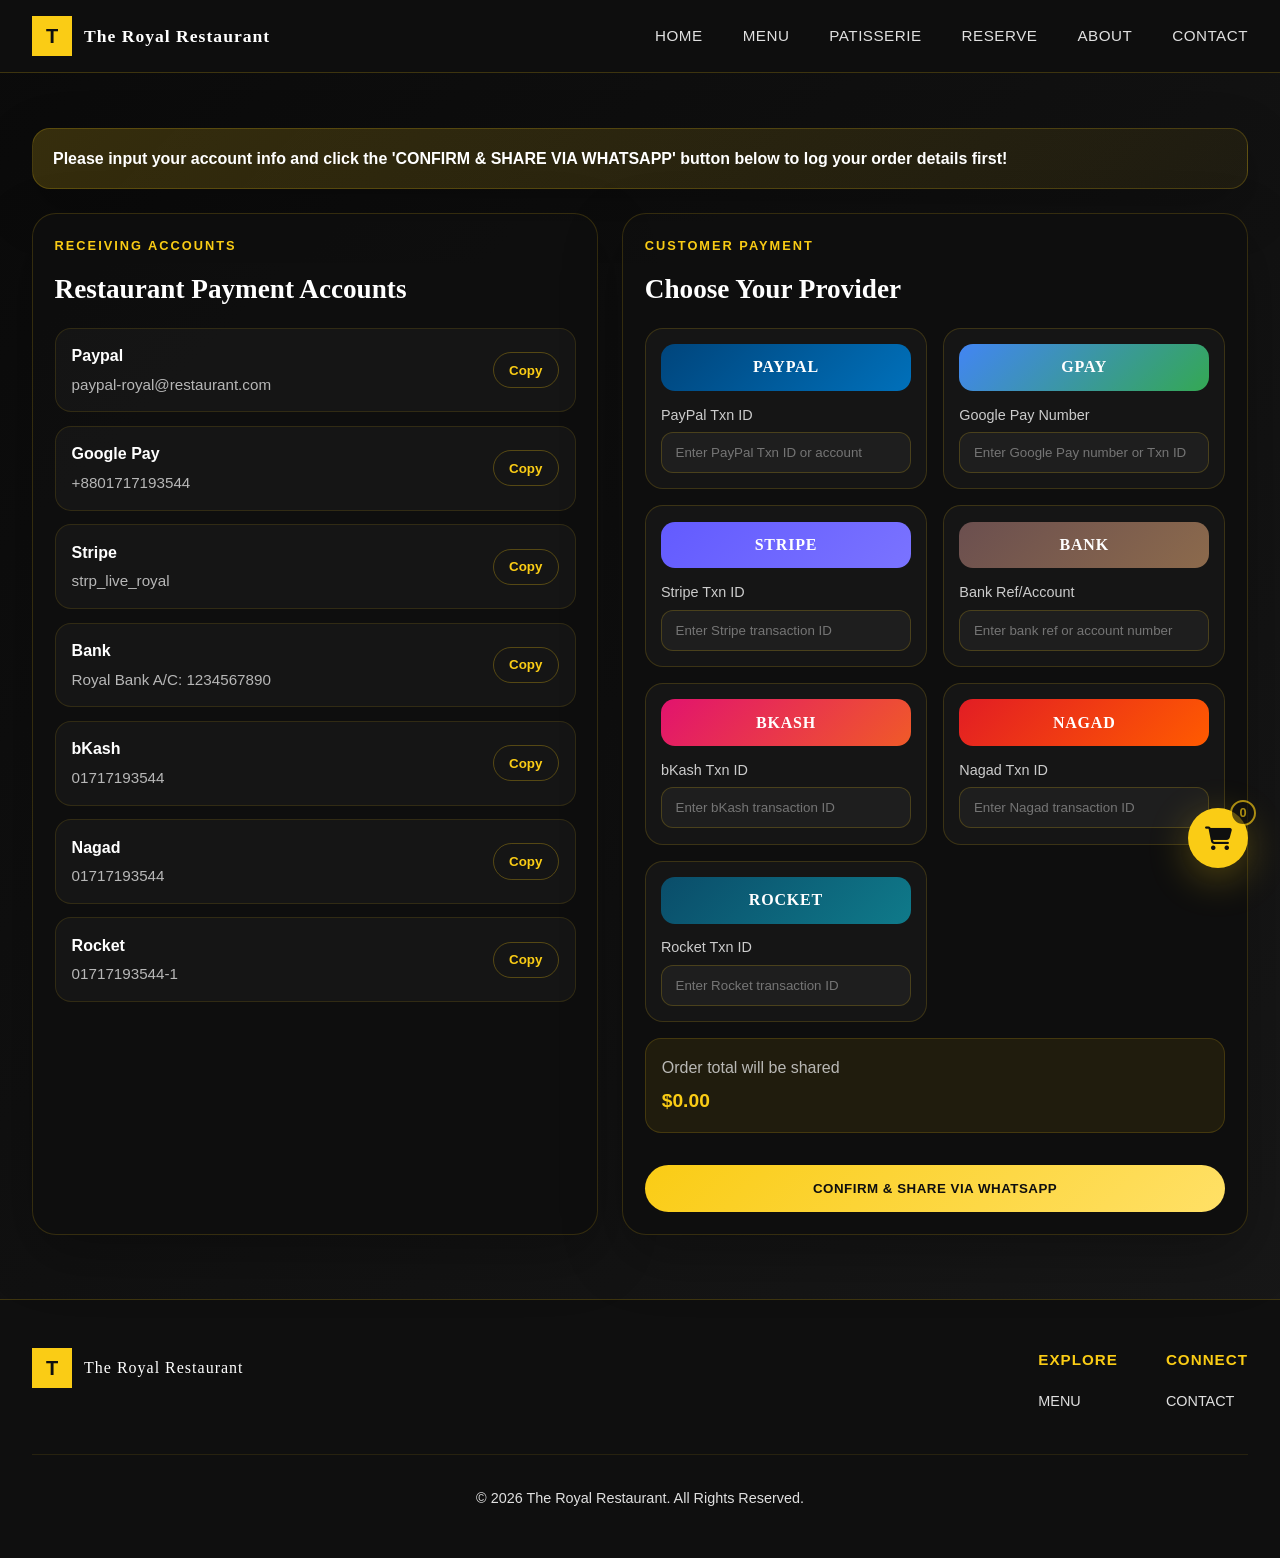
==== commit 09555481: "Add files via upload" ====
--- a/online-payment.html
+++ b/online-payment.html
@@ -34,8 +34,8 @@
 
     <main class="online-payment-page">
         <section class="online-payment-shell">
-            <div class="online-payment-banner">
-                Please copy the restaurant account number for your chosen payment method, click the brand logo to make your transfer, then input your account information below and click 'WhatsApp Share' to confirm your order.
+            <div class="online-payment-banner" id="online-payment-banner">
+                Please input your account info and click the 'CONFIRM & SHARE VIA WHATSAPP' button below to log your order details first!
             </div>
 
             <div class="online-payment-grid">
--- a/royal/css/style.css
+++ b/royal/css/style.css
@@ -1376,6 +1376,26 @@
     align-items: start;
 }
 
+@media (max-width: 768px) {
+    .checkout-container {
+        grid-template-columns: 1fr;
+        gap: 1rem;
+    }
+
+    .checkout-form-card,
+    .checkout-summary-card {
+        width: 100%;
+        min-width: 0;
+        padding: 1.25rem;
+    }
+
+    .checkout-item,
+    .checkout-row {
+        flex-wrap: wrap;
+        gap: 0.35rem;
+    }
+}
+
 .checkout-form-card,
 .checkout-summary-card {
     background: rgba(15, 15, 15, 0.92);
@@ -2024,6 +2044,63 @@
 
     .food-grid {
         grid-template-columns: 1fr;
+    }
+
+    .online-payment-page {
+        padding: 7rem 1rem 3rem;
+    }
+
+    .online-payment-grid {
+        display: grid;
+        grid-template-columns: 1fr;
+        gap: 1rem;
+    }
+
+    .payment-card {
+        width: 100%;
+        max-width: 100%;
+        min-width: 0;
+        padding: 1.15rem;
+        box-sizing: border-box;
+    }
+
+    .account-row {
+        flex-direction: column;
+        align-items: flex-start;
+        gap: 0.75rem;
+    }
+
+    .copy-account-btn {
+        width: 100%;
+        justify-content: center;
+    }
+
+    .provider-grid {
+        grid-template-columns: 1fr;
+        gap: 0.85rem;
+    }
+
+    .provider-item {
+        width: 100%;
+        min-width: 0;
+        box-sizing: border-box;
+    }
+
+    .provider-button {
+        width: 100%;
+        padding: 0.85rem 0.95rem;
+    }
+
+    .provider-input-wrap {
+        width: 100%;
+    }
+
+    .payment-section-heading h2 {
+        font-size: 1.45rem;
+    }
+
+    .online-payment-summary {
+        margin: 1rem 0;
     }
 
     .contact-page {
